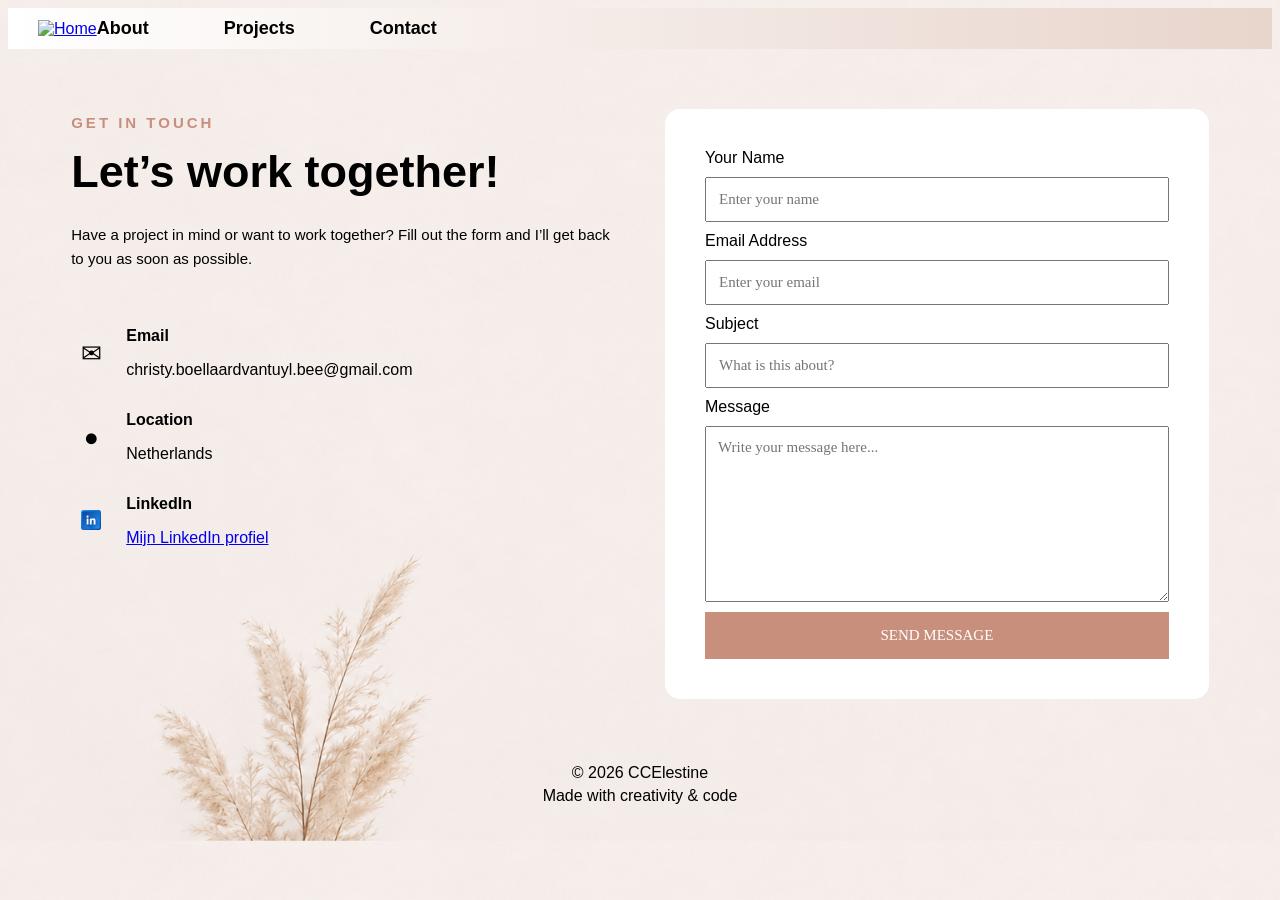
==== contact.html @ 64f4dbde "Eerste versie van HTML en Dash project" ====
<!DOCTYPE html>
	<html>
	<head>
		<title>Mijn website</title>
		<link rel="stylesheet" href="style.css">
	</head>
		
<body class="contact-page">
<header>
      <a href="index.html">
        <img src="images/logo.png" alt="Home">
      </a>
    <nav>
        <ul>
            <li><a href="about.html">About</a></li>
            <li><a href="projects.html">Projects</a></li>
            <li><a href="contact.html">Contact</a></li>
        </ul>
    </nav>


</header>

<main>

  <div class="left-column">

    <p class="contact-title">GET IN TOUCH</p>

    <h1>Let’s work together!</h1>

    <p class="contact-description">
      Have a project in mind or want to work together?
      Fill out the form and I’ll get back to you as soon as possible.
    </p>

    <div class="mail">
      <div class="icon">✉</div>

      <div class="contact-text">
        <p class="information">Email</p>
        <p>christy.boellaardvantuyl.bee@gmail.com</p>
      </div>
    </div>

    <div class="location">
      <div class="icon">●</div>

      <div class="contact-text">
        <p class="information">Location</p>
        <p>Netherlands</p>
      </div>
    </div>

    <div class="social-img">

      <div class="icon">
        <a href="https://www.linkedin.com/in/christy-van-beers-643ba5120/" target="_blank">
          <img src="images/linkedin.png" alt="LinkedIn">
        </a>
      </div>

      <div class="social">
        <p class="information">LinkedIn</p>
        <p>
          <a href="https://www.linkedin.com/in/christy-van-beers-643ba5120/" target="_blank">
            Mijn LinkedIn profiel
          </a>
        </p>
      </div>

    </div>

  </div> 

  <div class="right-column">

    <div class="contact-form">

      <form id="contact-form">

        <label for="name">Your Name</label>
        <input type="text" id="name" name="name" placeholder="Enter your name" required>

        <label for="email">Email Address</label>
        <input type="email" id="email" name="email" placeholder="Enter your email" required>

        <label for="subject">Subject</label>
        <input type="text" id="subject" name="subject" placeholder="What is this about?" required>

        <label for="message">Message</label>
        <textarea id="message" name="message" placeholder="Write your message here..." required></textarea>

        <input type="submit" value="SEND MESSAGE">

      </form>

    </div>

  </div>

</main>
    <footer>
        <p>© 2026 CCElestine</p>
        <p>Made with creativity & code</p>
    </footer>
	<script src="script.js"></script>
</body>
</html>
---- style.css ----
/* ==================================================
   HEADER
   ================================================== */

/* Algemene opmaak van de header */
header {
    display: flex;
    align-items: center;
    width: 100%;
    padding: 10px 30px;
    box-sizing: border-box;
    background: linear-gradient(to right, #ffffff, #e8d5cc);
}

/* Logo in de header */
header img {
    width: 100px;
}

/* ==================================================
   NAVIGATION
   ================================================== */

/* Navigatielinks horizontaal naast elkaar */
nav ul {
    display: flex;
    list-style: none;
    gap: 75px;
    margin: 0;
    padding: 0;
}

/* Opmaak van de navigatielinks */
nav a {
    text-decoration: none;
    color: black;
    font-size: 18px;
    font-weight: bold;
}

/* ==================================================
   ALGEMENE PAGINA-OPMAAK
   ================================================== */

/* Achtergrond en algemene tekst van alle pagina's */
body {
    text-align: center;
    background: url("images/Achtergrond_Riet.png");
    background-size: cover;
    background-position: center;
    color: black;
    font-family: Arial, sans-serif;
}

/* ==================================================
   CONTACT PAGE
   ================================================== */

/* Profielfoto op de contactpagina */
.contact-page .profile-image {
    width: 200px;
    border-radius: 50%;
}

/* Introductietekst op de contactpagina */
.contact-page .intro {
    font-size: 25px;
}

/* Beschrijving op de contactpagina */
.contact-page .description {
    font-size: 15px;
    text-align: center;
    font-style: italic;
    margin: 0 auto 40px auto;
}


/* ==================================================
   CONTACT - MAIN
   ================================================== */

/* Linker- en rechterkolom naast elkaar */
.contact-page main {
    display: flex;
    justify-content: space-between;
    align-items: flex-start;
    gap: 50px;
    width: 90%;
    margin: 50px auto;
}

/* Linkerkolom met contactgegevens */
.contact-page .left-column {
    flex: 1;
}

/* Rechterkolom met contactformulier */
.contact-page .right-column {
    flex: 1;
}


/* ==================================================
   CONTACT - TEKST
   ================================================== */

/* Kleine titel GET IN TOUCH */
.contact-page .contact-title {
    font-size: 15px;
    text-align: left;
    margin-bottom: 15px;
    font-weight: bold;
    color: #c98f7d;
    letter-spacing: 3px;
}

/* Grote titel Let's work together */
.contact-page .left-column h1 {
    font-size: 45px;
    text-align: left;
    margin: 0 0 25px 0;
}

/* Beschrijving boven de contactgegevens */
.contact-page .contact-description {
    font-size: 15px;
    line-height: 1.6;
    text-align: left;
    margin-bottom: 40px;
}

/* ==================================================
   CONTACT - GEGEVENS
   ================================================== */

/* Email en locatie naast hun icoon */
.contact-page .mail,
.contact-page .location {
    display: flex;
    align-items: center;
    gap: 15px;
    text-align: left;
}

/* Algemene opmaak van de iconen */
.contact-page .icon {
    font-size: 25px;
    width: 30px;
    min-width: 40px;
    text-align: center;
}

/* LinkedIn icoon en tekst naast elkaar */
.contact-page .social-img {
    display: flex;
    align-items: center;
    gap: 15px;
    text-align: left;
}

/* Formaat van het LinkedIn icoon */
.contact-page .icon img {
    width: 20px;
    height: 20px;
    object-fit: contain;
}

/* Tekst naast de iconen */
.contact-page .contact-text {
    text-align: left;
}

/* LinkedIn tekst */
.contact-page .social {
    text-align: left;
}

/* Email, Location en LinkedIn vetgedrukt */
.contact-page .information {
    font-weight: bold;
}

/* ==================================================
   CONTACT - FORMULIER
   ================================================== */

/* Witte achtergrond en vorm van het formulier */
.contact-page .contact-form {
    margin-top: 10px;
    background: white;
    padding: 40px;
    width: 100%;
    border-radius: 15px;
    text-align: left;
    box-sizing: border-box;
}

/* Velden van het formulier onder elkaar */
.contact-page .contact-form form {
    display: flex;
    flex-direction: column;
    gap: 10px;
}

/* Opmaak van tekstvelden en textarea */
.contact-page .contact-form input,
.contact-page .contact-form textarea {
    padding: 12px;
    font-family: Georgia, serif;
    font-size: 15px;
}

/* Hoogte van het berichtenveld */
.contact-page .contact-form textarea {
    height: 150px;
}

/* Knop SEND MESSAGE */
.contact-page .contact-form input[type="submit"] {
    background: #c98f7d;
    color: white;
    border: none;
    cursor: pointer;
    padding: 15px;
}

/* ==================================================
   ABOUT PAGE
   ================================================== */

/* Algemene opmaak van de About-pagina */
.about-page main {
    width: 90%;
    margin: 50px auto;
}

/* Kleine titel ABOUT ME */
.about-page .about-title {
    font-size: 15px;
    font-weight: bold;
    color: #c98f7d;
    letter-spacing: 3px;
    margin-bottom: 15px;
}

/* Hoofdtitel */
.about-page h1 {
    font-size: 45px;
    margin: 0 0 10px 0;
}

/* Ondertitel */
.about-page .about-description {
    font-size: 15px;
    font-style: italic;
    margin-bottom: 50px;
}

/* ==================================================
   ABOUT - PERSOONLIJKE TEKST
   ================================================== */

/* Tekst over Christy */
.about-page .about-text {
    max-width: 850px;
    margin: 0 auto 50px auto;
    padding-left: 25px;
    border-left: 4px solid #e8d5cc;
    text-align: left;
    font-size: 15px;
    line-height: 1.6;
}

/* Ruimte tussen de alinea's */
.about-page .about-text p {
    margin: 0 0 20px 0;
}

/* Laatste alinea heeft geen extra ruimte */
.about-page .about-text p:last-child {
    margin-bottom: 0;
}

/* ==================================================
   ABOUT - TWEE KOLOMMEN
   ================================================== */

/* De twee kolommen naast elkaar */
.about-page .about-columns {
    display: flex;
    justify-content: center;
    align-items: flex-start;
    gap: 50px;
    width: 100%;
}

/* Linker- en rechterkolom */
.about-page .left-column,
.about-page .right-column {
    flex: 1;
    max-width: 500px;
}

/* ==================================================
   ABOUT - AFBEELDINGEN
   ================================================== */

/* Container voor de afbeeldingen */
.about-page .about-image {
    width: 100%;
    height: 250px;
    overflow: hidden;
}

/* Afbeeldingen vullen de container */
.about-page .about-image img {
    width: 100%;
    height: 100%;
    object-fit: cover;
    display: block;
}

/* ==================================================
   ABOUT - VAARDIGHEDEN
   ================================================== */

/* Titel HANDMADE en DIGITAL */
.about-page .handmade-title {
    font-size: 15px;
    font-weight: bold;
    color: #c98f7d;
    letter-spacing: 3px;
    text-align: center;
    margin: 20px 0 15px 0;
}

/* Vaardigheden onder de afbeeldingen */
.about-page .skills {
    text-align: center;
}

/* Opmaak van iedere vaardigheid */
.about-page .skills p {
    margin: 5px 0;
    font-size: 15px;
}

/* ==================================================
   HOMEPAGE
   ================================================== */

/* Homepage gebruikt een witte achtergrond */
.home-page {
    margin: 0;
    background: white;
}

/* Grote afbeelding op de homepage */
.home-page .hero-image {
    position: relative;
    width: 100%;
    height: 650px;
    overflow: hidden;
}

/* Afbeelding vult de hele container */
.home-page .hero-image img {
    width: 100%;
    height: 100%;
    object-fit: cover;
    object-position: center;
}

/* ==================================================
   HOMEPAGE - TEKST
   ================================================== */

/* Tekstvak linksonder op de afbeelding */
.home-page .home-text {
    position: absolute;
    bottom: 40px;
    left: 40px;
    width: 400px;
    padding: 30px;
    box-sizing: border-box;
    background: rgba(255, 255, 255, 0.92);
    border-radius: 10px;
    text-align: left;
}

/* Kleine titel CREATIVE MIND */
.home-page .home-title {
    font-size: 15px;
    font-weight: bold;
    color: #c98f7d;
    letter-spacing: 3px;
    margin-bottom: 15px;
}

/* Grote titel */
.home-page .home-text h1 {
    font-size: 32px;
    line-height: 1.2;
    margin: 0 0 20px 0;
    color: black;
}

/* Beschrijving */
.home-page .home-text p:last-child {
    font-size: 15px;
    line-height: 1.6;
    margin: 0;
    color: black;
}

/* Footer van de homepage */
.home-page footer {
    background: linear-gradient(to right, #ffffff, #e8d5cc);
    padding: 10px;
}

/* ==================================================
   PROJECTS PAGE
   ================================================== */

/* Algemene opmaak van de Projects-pagina */
.projects-page main {
    width: 90%;
    max-width: 1200px;
    margin: 50px auto;
}

/* Kleine titel MY PROJECTS */
.projects-page .projects-title {
    font-size: 15px;
    font-weight: bold;
    color: #c98f7d;
    letter-spacing: 3px;
    margin-bottom: 15px;
}

/* Grote titel */
.projects-page h1 {
    font-size: 45px;
    margin: 0 0 20px 0;
}

/* Introductietekst */
.projects-page .projects-description {
    font-size: 15px;
    line-height: 1.6;
    max-width: 700px;
    margin: 0 auto 50px auto;
}

/* ==================================================
   PROJECT SECTIONS
   ================================================== */

/* Ruimte tussen DIGITAL en HANDMADE */
.projects-page .project-section {
    margin-bottom: 70px;
}

/* Titel DIGITAL en HANDMADE */
.projects-page .project-section h2 {
    font-size: 15px;
    font-weight: bold;
    color: #c98f7d;
    letter-spacing: 3px;
    text-align: left;
    margin-bottom: 20px;
}

/* ==================================================
   PROJECT GRID
   ================================================== */

/* Projecten naast elkaar */
.projects-page .project-grid {
    display: grid;
    grid-template-columns: repeat(3, 1fr);
    gap: 25px;
}

/* ==================================================
   PROJECT CARD
   ================================================== */

/* Witte kaart rond ieder project */
.projects-page .project-card {
    background: white;
    border-radius: 15px;
    overflow: hidden;
    text-align: left;
}

/* ==================================================
   PROJECT AFBEELDINGEN EN VIDEO'S
   ================================================== */

/* Video's bovenaan de projectkaarten */
.projects-page .project-card > video {
    width: 100%;
    height: 220px;
    object-fit: cover;
    display: block;
}


/* ==================================================
   PROJECT SLIDESHOW
   ================================================== */

/* Container van de slideshow */
.projects-page .slideshow {
    position: relative;
    width: 100%;
    height: 220px;
    overflow: hidden;
}

/* Afbeeldingen in de slideshow */
.projects-page .slideshow img {
    display: none;
    width: 100%;
    height: 100%;
    object-fit: cover;
}

/* Eerste afbeelding standaard zichtbaar */
.projects-page .slideshow img:first-child {
    display: block;
}

/* ==================================================
   SLIDESHOW - PIJLTJES
   ================================================== */

/* Algemene opmaak van de pijltjes */
.projects-page .slideshow button {
    position: absolute;
    top: 50%;
    transform: translateY(-50%);
    background: transparent;
    border: none;
    font-size: 28px;
    cursor: pointer;
    color: white;
    text-shadow: 0 1px 4px black;
}

/* Vorige knop */
.projects-page .slideshow .prev {
    left: 15px;
}

/* Volgende knop */
.projects-page .slideshow .next {
    right: 15px;
}

/* ==================================================
   PROJECT - TEKST
   ================================================== */

/* Tekstgedeelte van de projectkaart */
.projects-page .project-content {
    padding: 25px;
}

/* Projectnummer */
.projects-page .project-number {
    color: #c98f7d;
    font-size: 14px;
    font-weight: bold;
    letter-spacing: 2px;
    margin: 0 0 10px 0;
}

/* Projecttitel */
.projects-page .project-content h3 {
    font-size: 24px;
    margin: 10px 0 15px 0;
}

/* Beschrijving van het project */
.projects-page .project-content > p:not(.project-number):not(.project-skills) {
    font-size: 15px;
    line-height: 1.6;
    margin-bottom: 20px;
}

/* Gebruikte technieken */
.projects-page .project-skills {
    color: #c98f7d;
    font-size: 13px;
    font-weight: bold;
    margin: 0;
}

/* ==================================================
   FOOTER
   ================================================== */

/* Algemene footer */
footer {
    background: transparent;
    padding: 10px;
    text-align: center;
}

/* Tekst in de footer */
footer p {
    margin: 5px;
}

/* ==================================================
   RESPONSIVE DESIGN - TABLET
   ================================================== */

@media (max-width: 900px) {

    /* HEADER */
    header {
        padding: 10px 20px;
    }

    header img {
        width: 80px;
    }

    nav ul {
        gap: 35px;
    }

    nav a {
        font-size: 16px;
    }

    /* ABOUT */
    .about-page .about-columns {
        gap: 25px;
    }

    .about-page .about-image {
        height: 220px;
    }

    /* CONTACT */
    .contact-page main {
        gap: 25px;
        width: 90%;
    }

    .contact-page .left-column h1 {
        font-size: 38px;
    }

    .contact-page .contact-form {
        padding: 25px;
    }

    /* HOMEPAGE */
    .home-page .hero-image {
        height: 550px;
    }

    .home-page .home-text {
        width: 350px;
        left: 30px;
        bottom: 30px;
    }


    /* PROJECTS */
    .projects-page .project-grid {
        grid-template-columns: repeat(2, 1fr);
    }
}

/* ==================================================
   RESPONSIVE DESIGN - MOBIEL
   ================================================== */

@media (max-width: 600px) {

    /* HEADER */
    header {
        flex-direction: column;
        padding: 15px;
        gap: 15px;
    }

    header img {
        width: 80px;
    }

    nav ul {
        gap: 20px;
        flex-wrap: wrap;
        justify-content: center;
    }

    nav a {
        font-size: 15px;
    }


    /* ALGEMENE PAGINA-OPMAAK */
    body {
        font-size: 14px;
    }

    /* ==================================================
       ABOUT
       ================================================== */

    .about-page main {
        width: 90%;
        margin: 30px auto;
    }

    .about-page h1 {
        font-size: 35px;
    }

    .about-page .about-description {
        margin-bottom: 35px;
    }

    .about-page .about-text {
        width: 90%;
        padding-left: 15px;
        font-size: 14px;
        box-sizing: border-box;
    }

    /* Kolommen komen onder elkaar */
    .about-page .about-columns {
        flex-direction: column;
        gap: 40px;
        align-items: center;
    }

    .about-page .left-column,
    .about-page .right-column {
        width: 100%;
        max-width: 500px;
    }

    .about-page .about-image {
        height: 220px;
    }

    /* ==================================================
       CONTACT
       ================================================== */

    .contact-page main {
        flex-direction: column;
        width: 90%;
        gap: 40px;
        margin: 30px auto;
    }

    .contact-page .left-column,
    .contact-page .right-column {
        width: 100%;
    }

    .contact-page .left-column h1 {
        font-size: 35px;
    }

    .contact-page .contact-form {
        padding: 25px;
    }

    /* ==================================================
       HOMEPAGE
       ================================================== */

    .home-page .hero-image {
        height: 500px;
    }

    .home-page .home-text {
        left: 20px;
        bottom: 20px;
        width: calc(100% - 40px);
        padding: 20px;
    }

    .home-page .home-text h1 {
        font-size: 26px;
    }

    .home-page .home-text p:last-child {
        font-size: 14px;
    }

    /* ==================================================
       PROJECTS
       ================================================== */

    .projects-page main {
        width: 90%;
        margin: 30px auto;
    }

    .projects-page h1 {
        font-size: 35px;
    }

    .projects-page .projects-description {
        margin-bottom: 40px;
    }

    /* Eén project per rij op mobiel */
    .projects-page .project-grid {
        grid-template-columns: 1fr;
        gap: 25px;
    }

    .projects-page .project-section {
        margin-bottom: 50px;
    }

    .projects-page .project-card > video,
    .projects-page .slideshow {
        height: 250px;
    }

    .projects-page .project-content {
        padding: 20px;
    }
}
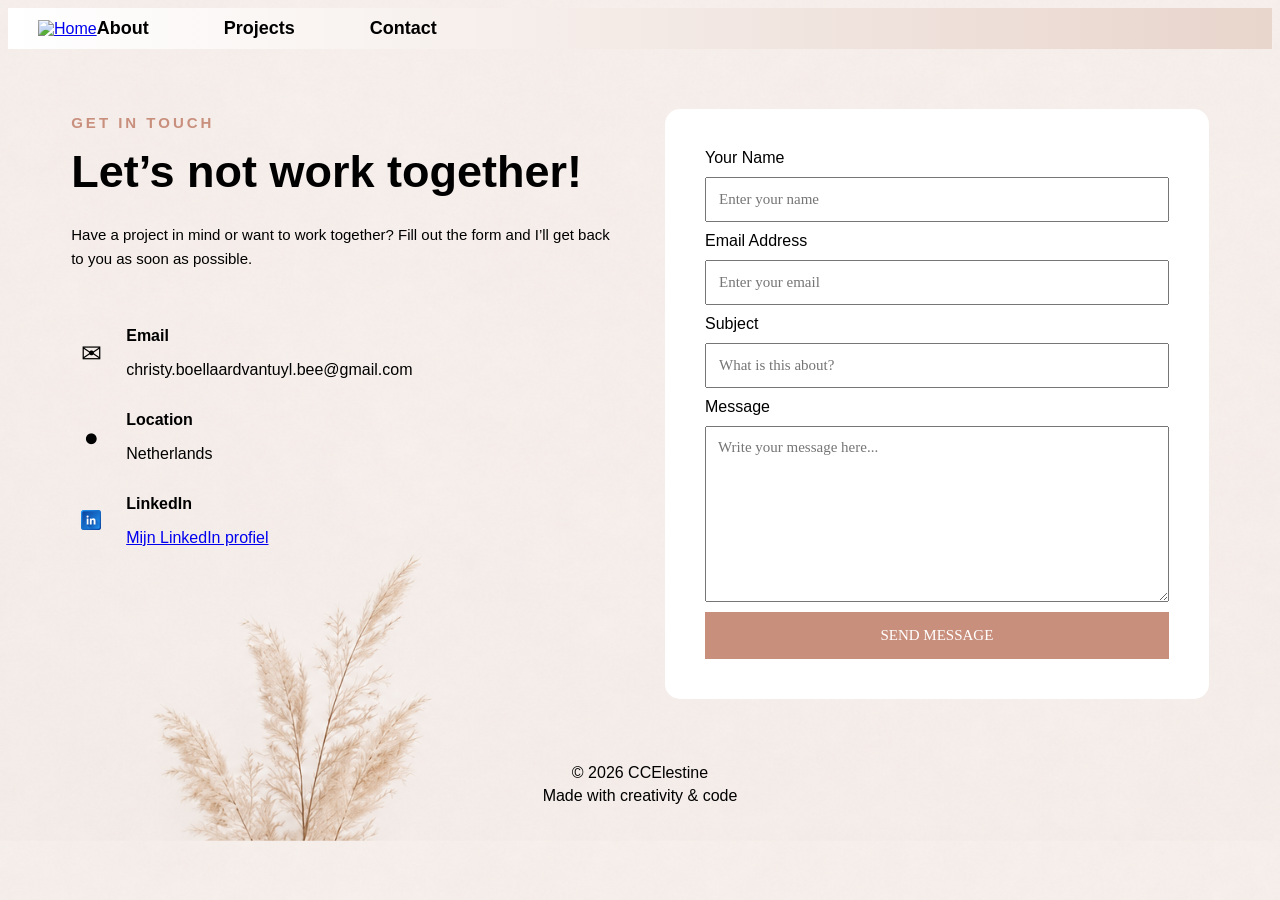
==== commit 1e9d0c57: "Contacttitel aangepast" ====
--- a/contact.html
+++ b/contact.html
@@ -27,7 +27,7 @@
 
     <p class="contact-title">GET IN TOUCH</p>
 
-    <h1>Let’s work together!</h1>
+    <h1>Let’s not work together!</h1>
 
     <p class="contact-description">
       Have a project in mind or want to work together?
